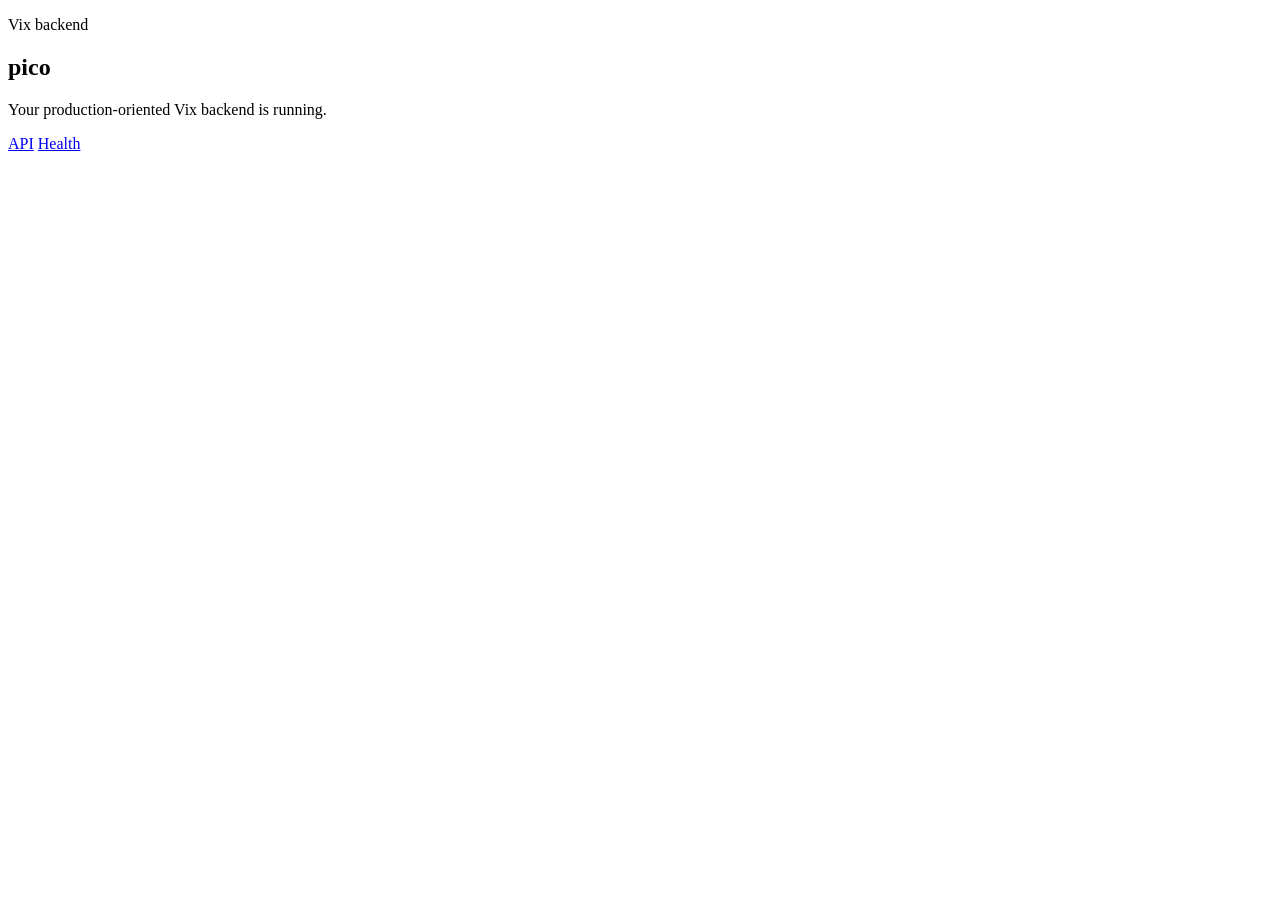
==== public/index.html @ 058616d9 "Add Pico app structure and initial runtime files" ====
<!doctype html>
<html lang="en">
  <head>
    <meta charset="utf-8" />
    <meta name="viewport" content="width=device-width, initial-scale=1" />
    <title>pico</title>
    <link rel="stylesheet" href="/app.css" />
  </head>
  <body>
    <main class="page">
      <section class="card">
        <p class="eyebrow">Vix backend</p>
        <h1>pico</h1>
        <p>Your production-oriented Vix backend is running.</p>
        <div class="actions">
          <a href="/api">API</a>
          <a href="/health">Health</a>
        </div>
      </section>
    </main>
    <script src="/app.js"></script>
  </body>
</html>
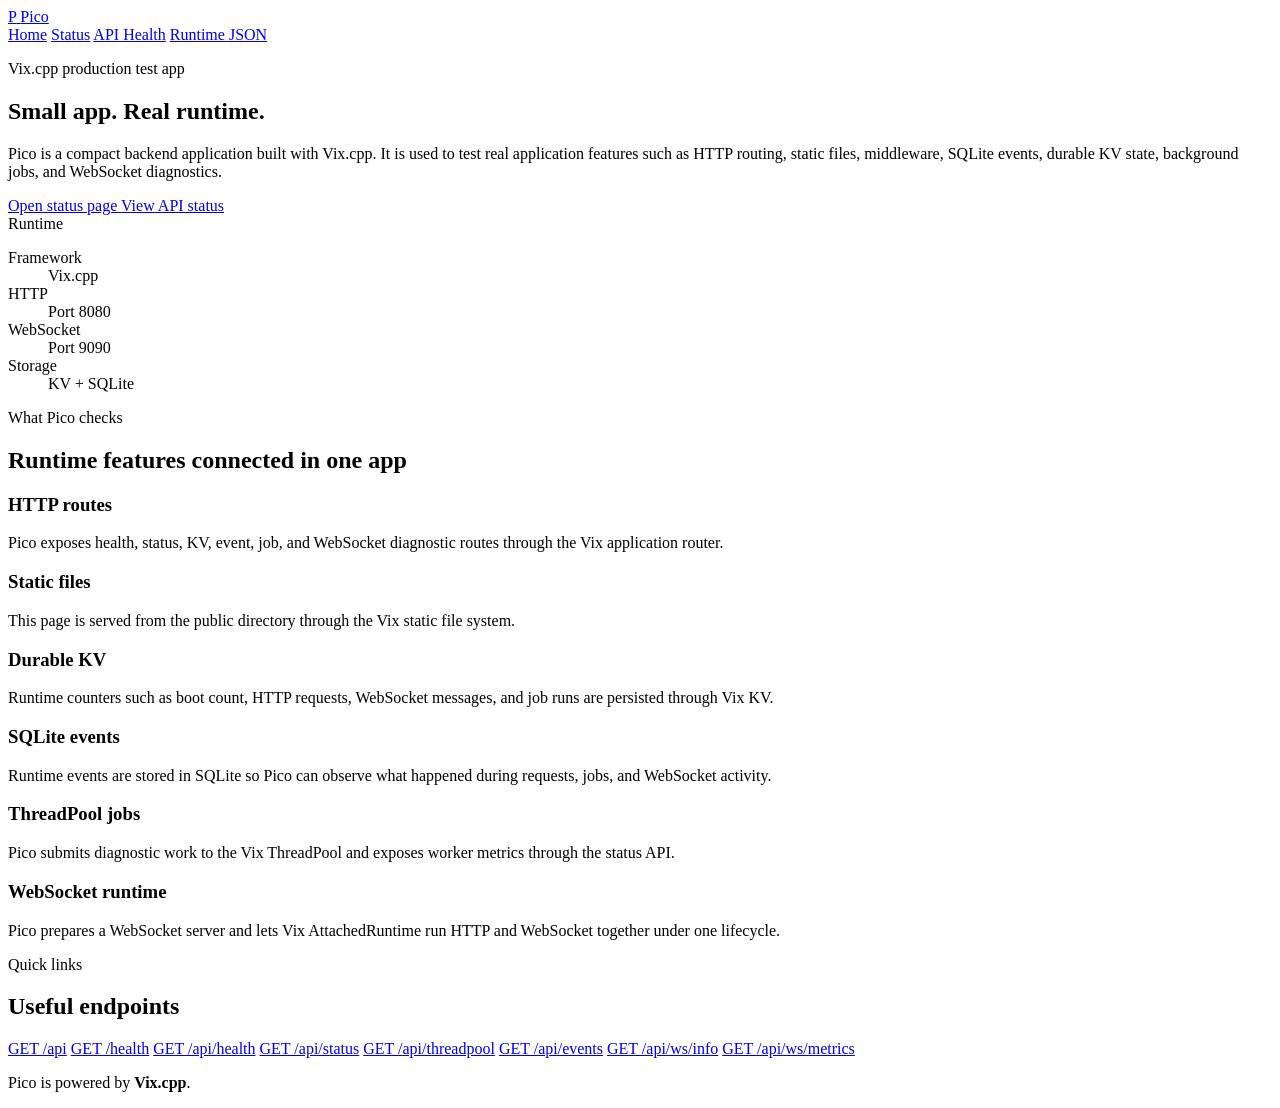
==== commit ef313a51: "Add Pico WebSocket runtime and static dashboard" ====
--- a/public/index.html
+++ b/public/index.html
@@ -3,21 +3,172 @@
   <head>
     <meta charset="utf-8" />
     <meta name="viewport" content="width=device-width, initial-scale=1" />
-    <title>pico</title>
+
+    <title>Pico · Vix.cpp Runtime App</title>
+
+    <meta
+      name="description"
+      content="Pico is a small production-style Vix.cpp backend used to test HTTP routes, static files, KV storage, SQLite events, background jobs, and WebSocket runtime behavior."
+    />
+
     <link rel="stylesheet" href="/app.css" />
   </head>
+
   <body>
-    <main class="page">
-      <section class="card">
-        <p class="eyebrow">Vix backend</p>
-        <h1>pico</h1>
-        <p>Your production-oriented Vix backend is running.</p>
-        <div class="actions">
-          <a href="/api">API</a>
-          <a href="/health">Health</a>
+    <header class="pico-header">
+      <nav class="pico-nav" aria-label="Main navigation">
+        <a class="pico-brand" href="/">
+          <span class="pico-brand-mark">P</span>
+          <span class="pico-brand-text">Pico</span>
+        </a>
+
+        <div class="pico-nav-links">
+          <a href="/">Home</a>
+          <a href="/status.html">Status</a>
+          <a href="/api/health">API Health</a>
+          <a href="/api/status">Runtime JSON</a>
+        </div>
+      </nav>
+    </header>
+
+    <main class="pico-main">
+      <section class="pico-hero">
+        <div class="pico-hero-content">
+          <p class="pico-eyebrow">Vix.cpp production test app</p>
+
+          <h1>Small app. Real runtime.</h1>
+
+          <p class="pico-hero-text">
+            Pico is a compact backend application built with Vix.cpp. It is used
+            to test real application features such as HTTP routing, static
+            files, middleware, SQLite events, durable KV state, background jobs,
+            and WebSocket diagnostics.
+          </p>
+
+          <div class="pico-actions">
+            <a class="pico-button pico-button-primary" href="/status.html">
+              Open status page
+            </a>
+
+            <a class="pico-button pico-button-secondary" href="/api/status">
+              View API status
+            </a>
+          </div>
+        </div>
+
+        <aside class="pico-card pico-runtime-card" aria-label="Runtime summary">
+          <div class="pico-card-header">
+            <span class="pico-status-dot"></span>
+            <span>Runtime</span>
+          </div>
+
+          <dl class="pico-runtime-list">
+            <div>
+              <dt>Framework</dt>
+              <dd>Vix.cpp</dd>
+            </div>
+
+            <div>
+              <dt>HTTP</dt>
+              <dd>Port 8080</dd>
+            </div>
+
+            <div>
+              <dt>WebSocket</dt>
+              <dd>Port 9090</dd>
+            </div>
+
+            <div>
+              <dt>Storage</dt>
+              <dd>KV + SQLite</dd>
+            </div>
+          </dl>
+        </aside>
+      </section>
+
+      <section class="pico-section" aria-labelledby="features-title">
+        <div class="pico-section-heading">
+          <p class="pico-eyebrow">What Pico checks</p>
+          <h2 id="features-title">Runtime features connected in one app</h2>
+        </div>
+
+        <div class="pico-grid">
+          <article class="pico-card">
+            <h3>HTTP routes</h3>
+            <p>
+              Pico exposes health, status, KV, event, job, and WebSocket
+              diagnostic routes through the Vix application router.
+            </p>
+          </article>
+
+          <article class="pico-card">
+            <h3>Static files</h3>
+            <p>
+              This page is served from the public directory through the Vix
+              static file system.
+            </p>
+          </article>
+
+          <article class="pico-card">
+            <h3>Durable KV</h3>
+            <p>
+              Runtime counters such as boot count, HTTP requests, WebSocket
+              messages, and job runs are persisted through Vix KV.
+            </p>
+          </article>
+
+          <article class="pico-card">
+            <h3>SQLite events</h3>
+            <p>
+              Runtime events are stored in SQLite so Pico can observe what
+              happened during requests, jobs, and WebSocket activity.
+            </p>
+          </article>
+
+          <article class="pico-card">
+            <h3>ThreadPool jobs</h3>
+            <p>
+              Pico submits diagnostic work to the Vix ThreadPool and exposes
+              worker metrics through the status API.
+            </p>
+          </article>
+
+          <article class="pico-card">
+            <h3>WebSocket runtime</h3>
+            <p>
+              Pico prepares a WebSocket server and lets Vix AttachedRuntime run
+              HTTP and WebSocket together under one lifecycle.
+            </p>
+          </article>
+        </div>
+      </section>
+
+      <section class="pico-section" aria-labelledby="api-title">
+        <div class="pico-section-heading">
+          <p class="pico-eyebrow">Quick links</p>
+          <h2 id="api-title">Useful endpoints</h2>
+        </div>
+
+        <div class="pico-endpoints">
+          <a href="/api">GET /api</a>
+          <a href="/health">GET /health</a>
+          <a href="/api/health">GET /api/health</a>
+          <a href="/api/status">GET /api/status</a>
+          <a href="/api/threadpool">GET /api/threadpool</a>
+          <a href="/api/events">GET /api/events</a>
+          <a href="/api/ws/info">GET /api/ws/info</a>
+          <a href="/api/ws/metrics">GET /api/ws/metrics</a>
         </div>
       </section>
     </main>
-    <script src="/app.js"></script>
+
+    <footer class="pico-footer">
+      <p>
+        Pico is powered by
+        <strong>Vix.cpp</strong>.
+      </p>
+    </footer>
+
+    <script src="/app.js" defer></script>
   </body>
 </html>
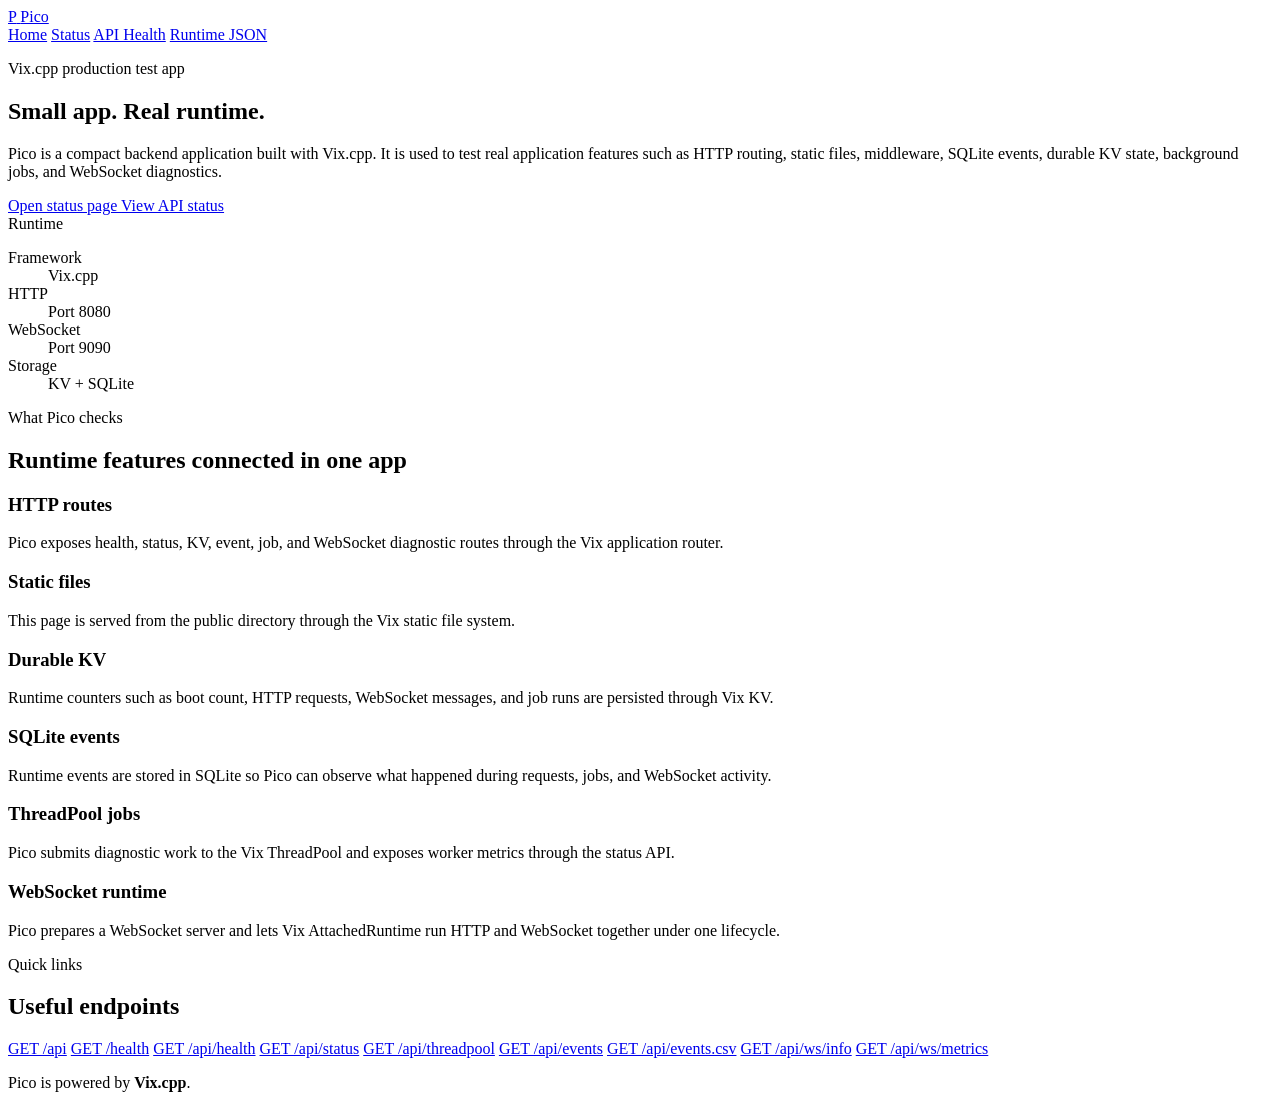
==== commit 02e0c04e: "feat: improve Pico runtime dashboard" ====
--- a/public/index.html
+++ b/public/index.html
@@ -156,6 +156,7 @@
           <a href="/api/status">GET /api/status</a>
           <a href="/api/threadpool">GET /api/threadpool</a>
           <a href="/api/events">GET /api/events</a>
+          <a href="/api/events.csv">GET /api/events.csv</a>
           <a href="/api/ws/info">GET /api/ws/info</a>
           <a href="/api/ws/metrics">GET /api/ws/metrics</a>
         </div>
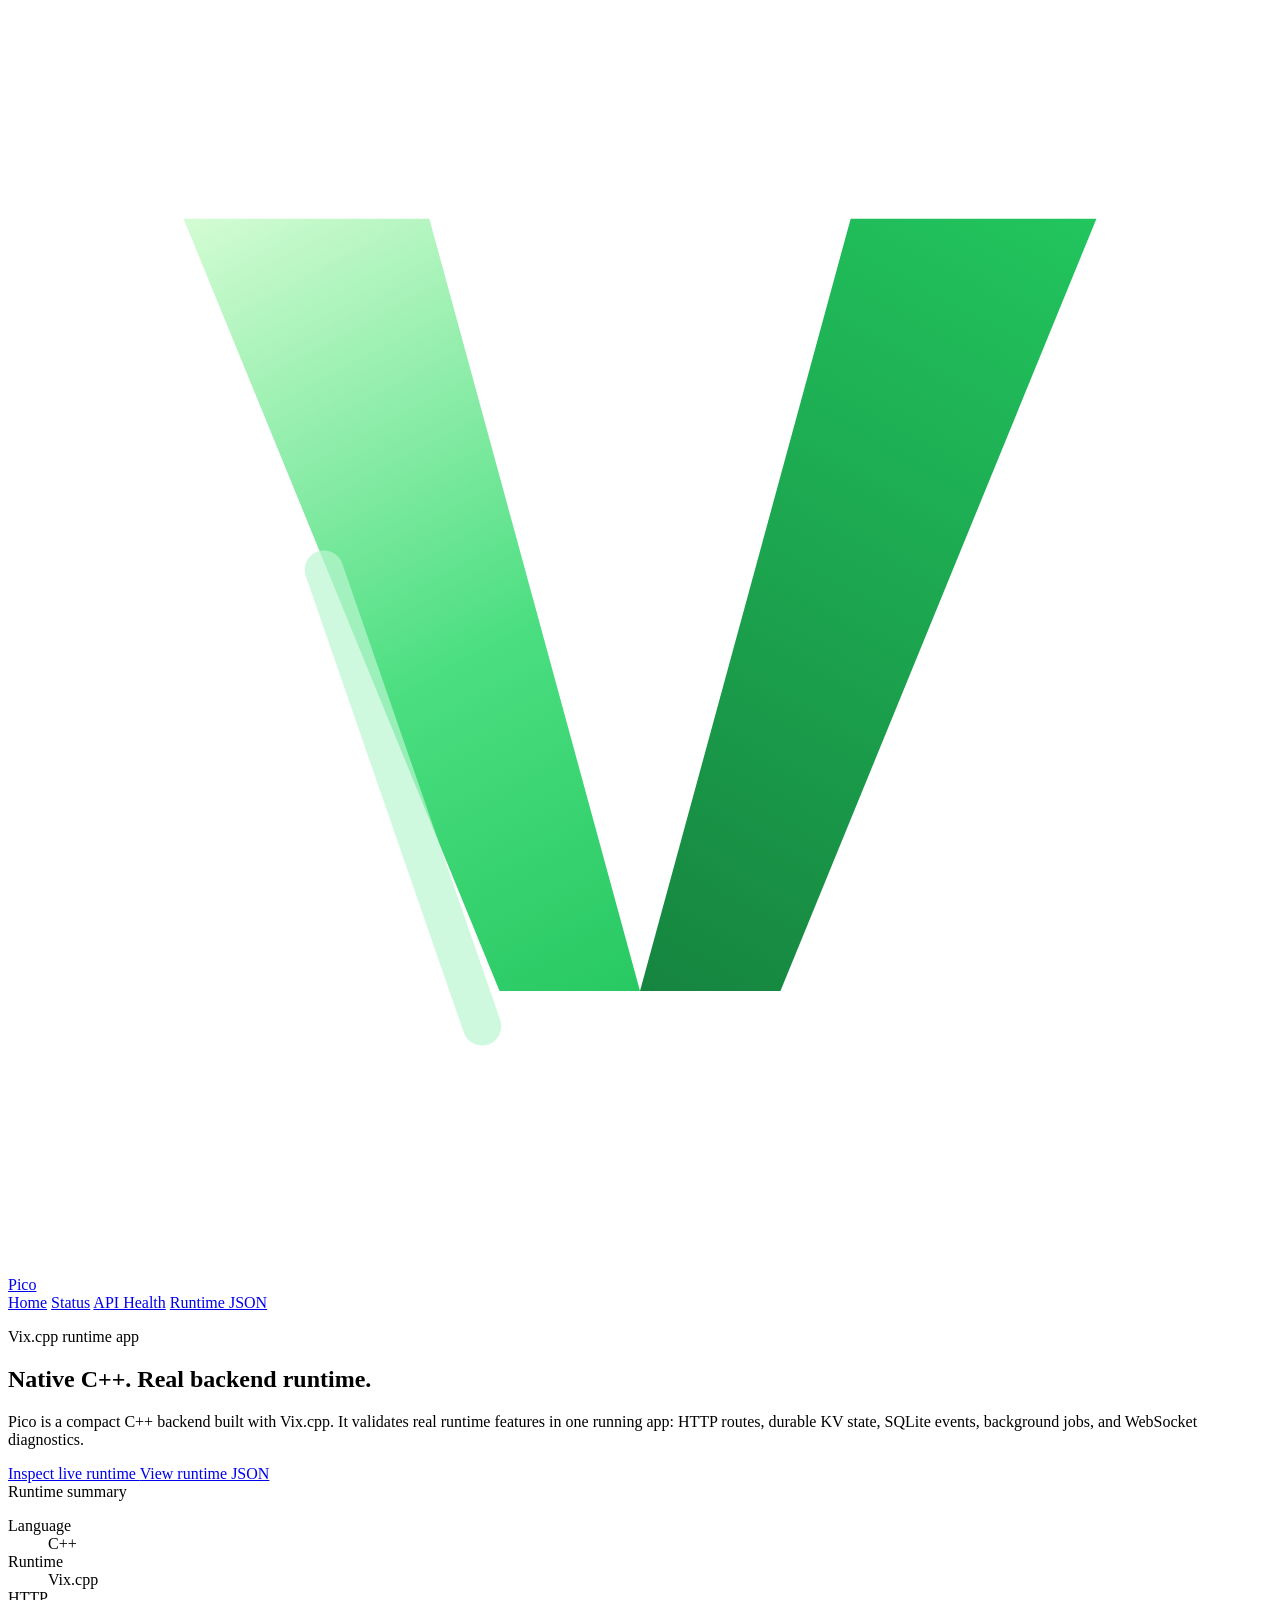
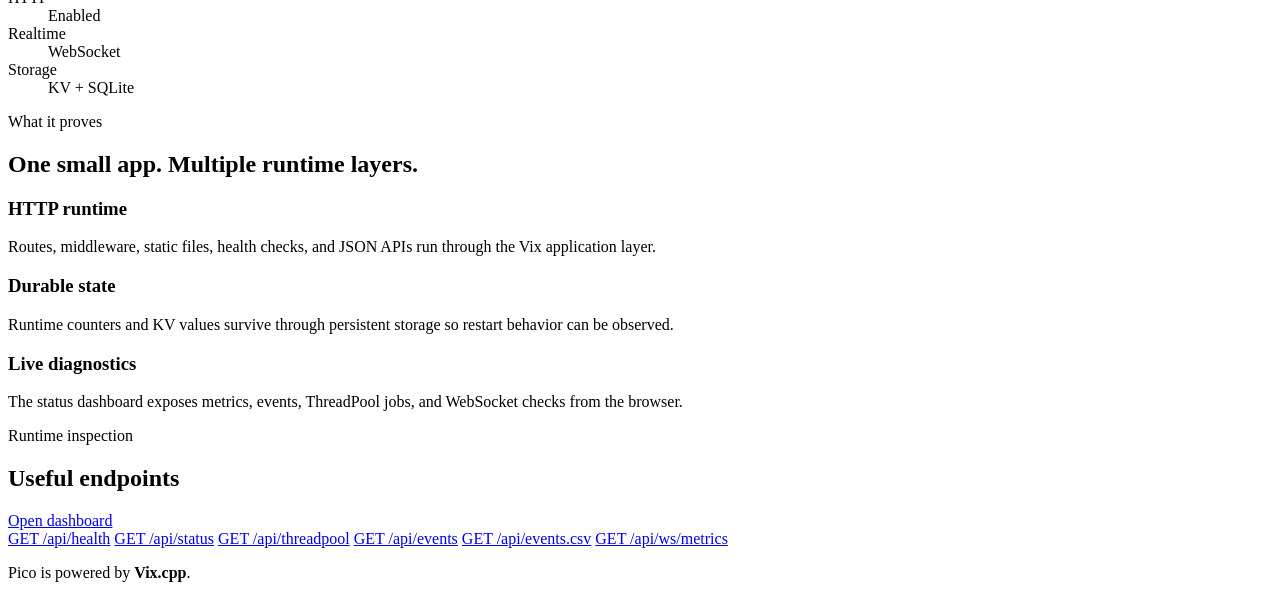
==== commit aed94323: "feat: polish Pico site and harden KV recovery" ====
--- a/public/index.html
+++ b/public/index.html
@@ -8,7 +8,7 @@
 
     <meta
       name="description"
-      content="Pico is a small production-style Vix.cpp backend used to test HTTP routes, static files, KV storage, SQLite events, background jobs, and WebSocket runtime behavior."
+      content="Pico is a small native C++ runtime app built with Vix.cpp to validate HTTP routes, durable state, SQLite events, background jobs, and WebSocket diagnostics."
     />
 
     <link rel="stylesheet" href="/app.css" />
@@ -18,12 +18,66 @@
     <header class="pico-header">
       <nav class="pico-nav" aria-label="Main navigation">
         <a class="pico-brand" href="/">
-          <span class="pico-brand-mark">P</span>
+          <span class="pico-brand-mark" aria-hidden="true">
+            <svg
+              viewBox="0 0 36 36"
+              fill="none"
+              xmlns="http://www.w3.org/2000/svg"
+            >
+              <defs>
+                <linearGradient
+                  id="pico-logo-left"
+                  x1="5"
+                  y1="6"
+                  x2="18"
+                  y2="30"
+                  gradientUnits="userSpaceOnUse"
+                >
+                  <stop offset="0%" stop-color="#d4fcd4" />
+                  <stop offset="55%" stop-color="#4ade80" />
+                  <stop offset="100%" stop-color="#22c55e" />
+                </linearGradient>
+
+                <linearGradient
+                  id="pico-logo-right"
+                  x1="31"
+                  y1="6"
+                  x2="18"
+                  y2="30"
+                  gradientUnits="userSpaceOnUse"
+                >
+                  <stop offset="0%" stop-color="#22c55e" />
+                  <stop offset="100%" stop-color="#15803d" />
+                </linearGradient>
+              </defs>
+
+              <polygon
+                points="5,6 12,6 18,28 14,28"
+                fill="url(#pico-logo-left)"
+              />
+              <polygon
+                points="31,6 24,6 18,28 22,28"
+                fill="url(#pico-logo-right)"
+              />
+
+              <line
+                x1="9"
+                y1="16"
+                x2="13.5"
+                y2="29"
+                stroke="#bbf7d0"
+                stroke-width="1.1"
+                stroke-linecap="round"
+                opacity="0.7"
+              />
+            </svg>
+          </span>
+
           <span class="pico-brand-text">Pico</span>
         </a>
 
         <div class="pico-nav-links">
-          <a href="/">Home</a>
+          <a href="/" aria-current="page">Home</a>
           <a href="/status.html">Status</a>
           <a href="/api/health">API Health</a>
           <a href="/api/status">Runtime JSON</a>
@@ -32,26 +86,25 @@
     </header>
 
     <main class="pico-main">
-      <section class="pico-hero">
+      <section class="pico-hero pico-hero-compact">
         <div class="pico-hero-content">
-          <p class="pico-eyebrow">Vix.cpp production test app</p>
-
-          <h1>Small app. Real runtime.</h1>
+          <p class="pico-eyebrow">Vix.cpp runtime app</p>
+
+          <h1>Native C++. Real backend runtime.</h1>
 
           <p class="pico-hero-text">
-            Pico is a compact backend application built with Vix.cpp. It is used
-            to test real application features such as HTTP routing, static
-            files, middleware, SQLite events, durable KV state, background jobs,
-            and WebSocket diagnostics.
+            Pico is a compact C++ backend built with Vix.cpp. It validates real
+            runtime features in one running app: HTTP routes, durable KV state,
+            SQLite events, background jobs, and WebSocket diagnostics.
           </p>
 
           <div class="pico-actions">
             <a class="pico-button pico-button-primary" href="/status.html">
-              Open status page
+              Inspect live runtime
             </a>
 
             <a class="pico-button pico-button-secondary" href="/api/status">
-              View API status
+              View runtime JSON
             </a>
           </div>
         </div>
@@ -59,23 +112,28 @@
         <aside class="pico-card pico-runtime-card" aria-label="Runtime summary">
           <div class="pico-card-header">
             <span class="pico-status-dot"></span>
-            <span>Runtime</span>
+            <span>Runtime summary</span>
           </div>
 
           <dl class="pico-runtime-list">
             <div>
-              <dt>Framework</dt>
+              <dt>Language</dt>
+              <dd>C++</dd>
+            </div>
+
+            <div>
+              <dt>Runtime</dt>
               <dd>Vix.cpp</dd>
             </div>
 
             <div>
               <dt>HTTP</dt>
-              <dd>Port 8080</dd>
-            </div>
-
-            <div>
-              <dt>WebSocket</dt>
-              <dd>Port 9090</dd>
+              <dd>Enabled</dd>
+            </div>
+
+            <div>
+              <dt>Realtime</dt>
+              <dd>WebSocket</dd>
             </div>
 
             <div>
@@ -86,78 +144,63 @@
         </aside>
       </section>
 
-      <section class="pico-section" aria-labelledby="features-title">
+      <section
+        class="pico-section pico-section-compact"
+        aria-labelledby="proof-title"
+      >
         <div class="pico-section-heading">
-          <p class="pico-eyebrow">What Pico checks</p>
-          <h2 id="features-title">Runtime features connected in one app</h2>
-        </div>
-
-        <div class="pico-grid">
+          <p class="pico-eyebrow">What it proves</p>
+          <h2 id="proof-title">One small app. Multiple runtime layers.</h2>
+        </div>
+
+        <div class="pico-grid pico-grid-compact">
           <article class="pico-card">
-            <h3>HTTP routes</h3>
+            <h3>HTTP runtime</h3>
             <p>
-              Pico exposes health, status, KV, event, job, and WebSocket
-              diagnostic routes through the Vix application router.
+              Routes, middleware, static files, health checks, and JSON APIs run
+              through the Vix application layer.
             </p>
           </article>
 
           <article class="pico-card">
-            <h3>Static files</h3>
+            <h3>Durable state</h3>
             <p>
-              This page is served from the public directory through the Vix
-              static file system.
+              Runtime counters and KV values survive through persistent storage
+              so restart behavior can be observed.
             </p>
           </article>
 
           <article class="pico-card">
-            <h3>Durable KV</h3>
+            <h3>Live diagnostics</h3>
             <p>
-              Runtime counters such as boot count, HTTP requests, WebSocket
-              messages, and job runs are persisted through Vix KV.
+              The status dashboard exposes metrics, events, ThreadPool jobs, and
+              WebSocket checks from the browser.
             </p>
           </article>
-
-          <article class="pico-card">
-            <h3>SQLite events</h3>
-            <p>
-              Runtime events are stored in SQLite so Pico can observe what
-              happened during requests, jobs, and WebSocket activity.
-            </p>
-          </article>
-
-          <article class="pico-card">
-            <h3>ThreadPool jobs</h3>
-            <p>
-              Pico submits diagnostic work to the Vix ThreadPool and exposes
-              worker metrics through the status API.
-            </p>
-          </article>
-
-          <article class="pico-card">
-            <h3>WebSocket runtime</h3>
-            <p>
-              Pico prepares a WebSocket server and lets Vix AttachedRuntime run
-              HTTP and WebSocket together under one lifecycle.
-            </p>
-          </article>
         </div>
       </section>
 
-      <section class="pico-section" aria-labelledby="api-title">
-        <div class="pico-section-heading">
-          <p class="pico-eyebrow">Quick links</p>
-          <h2 id="api-title">Useful endpoints</h2>
+      <section
+        class="pico-section pico-section-compact"
+        aria-labelledby="api-title"
+      >
+        <div class="pico-section-heading pico-section-heading-row">
+          <div>
+            <p class="pico-eyebrow">Runtime inspection</p>
+            <h2 id="api-title">Useful endpoints</h2>
+          </div>
+
+          <a class="pico-button pico-button-secondary" href="/status.html">
+            Open dashboard
+          </a>
         </div>
 
         <div class="pico-endpoints">
-          <a href="/api">GET /api</a>
-          <a href="/health">GET /health</a>
           <a href="/api/health">GET /api/health</a>
           <a href="/api/status">GET /api/status</a>
           <a href="/api/threadpool">GET /api/threadpool</a>
           <a href="/api/events">GET /api/events</a>
           <a href="/api/events.csv">GET /api/events.csv</a>
-          <a href="/api/ws/info">GET /api/ws/info</a>
           <a href="/api/ws/metrics">GET /api/ws/metrics</a>
         </div>
       </section>
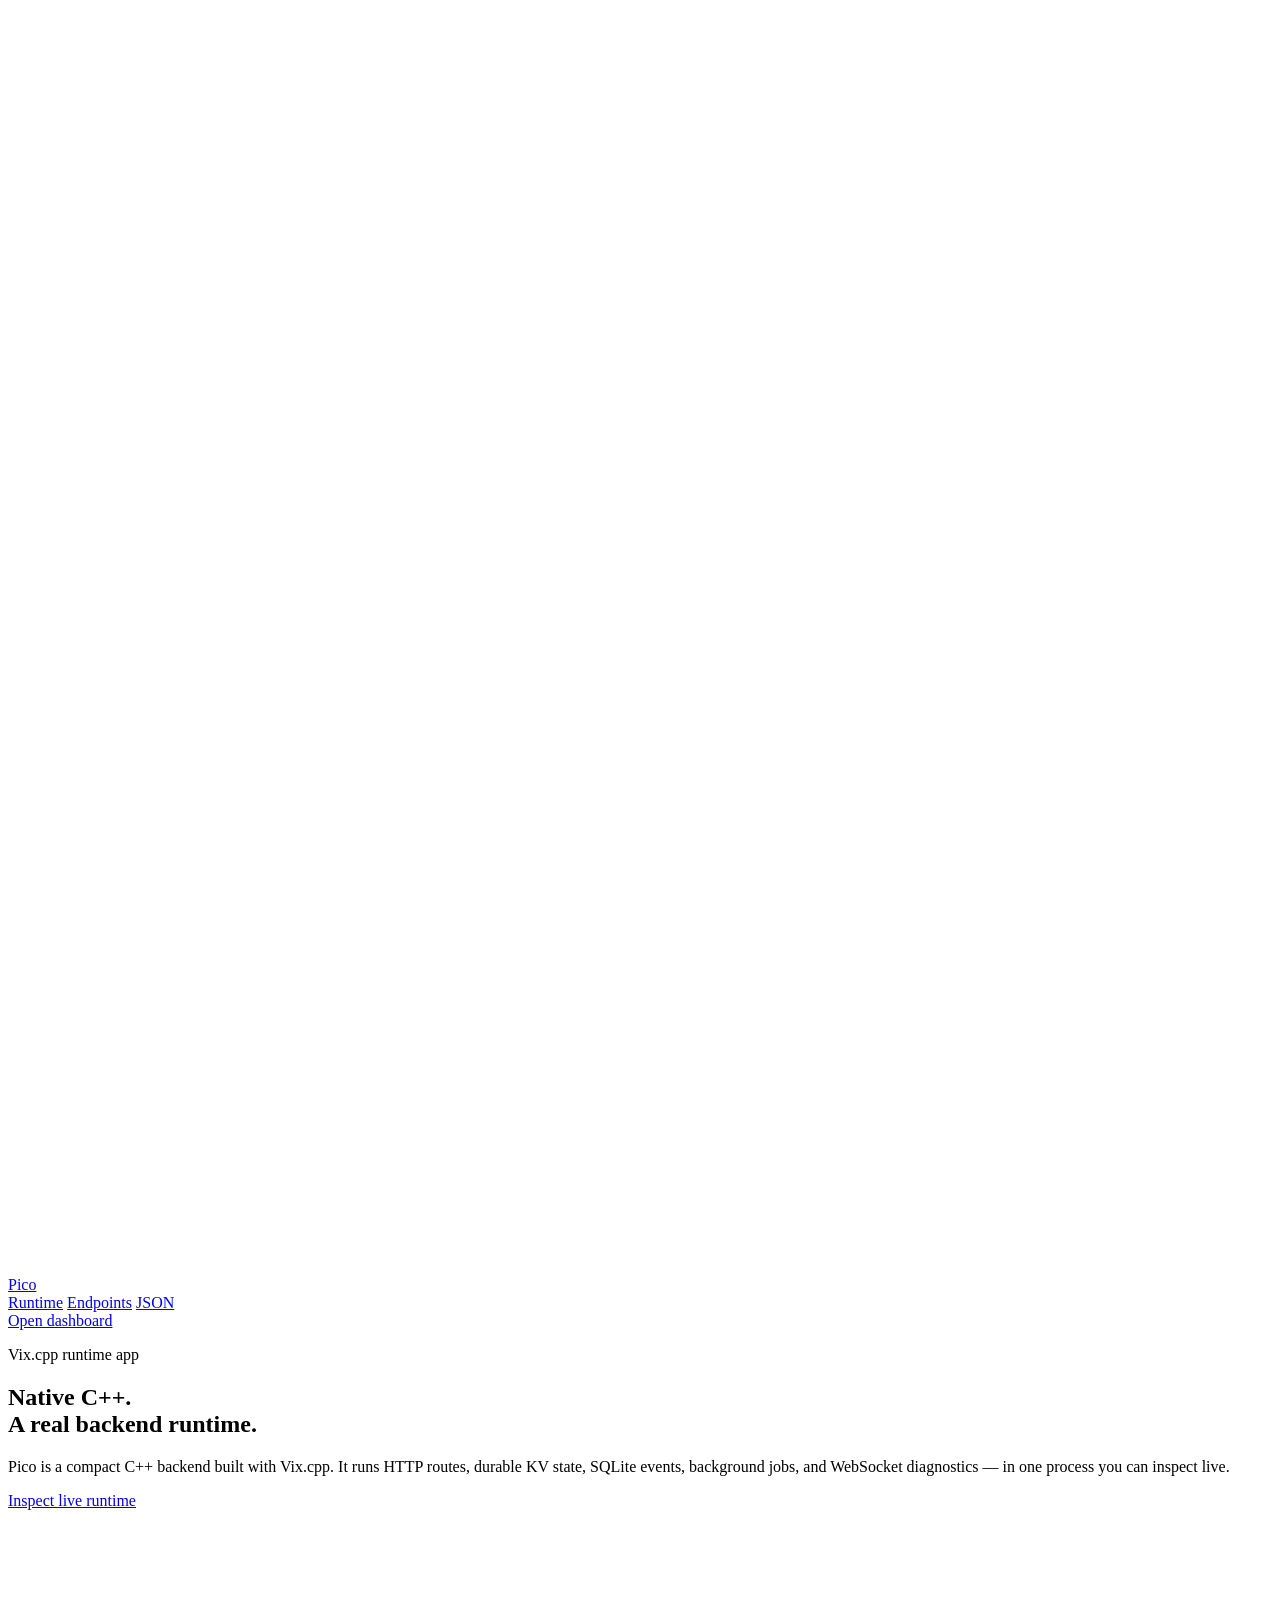
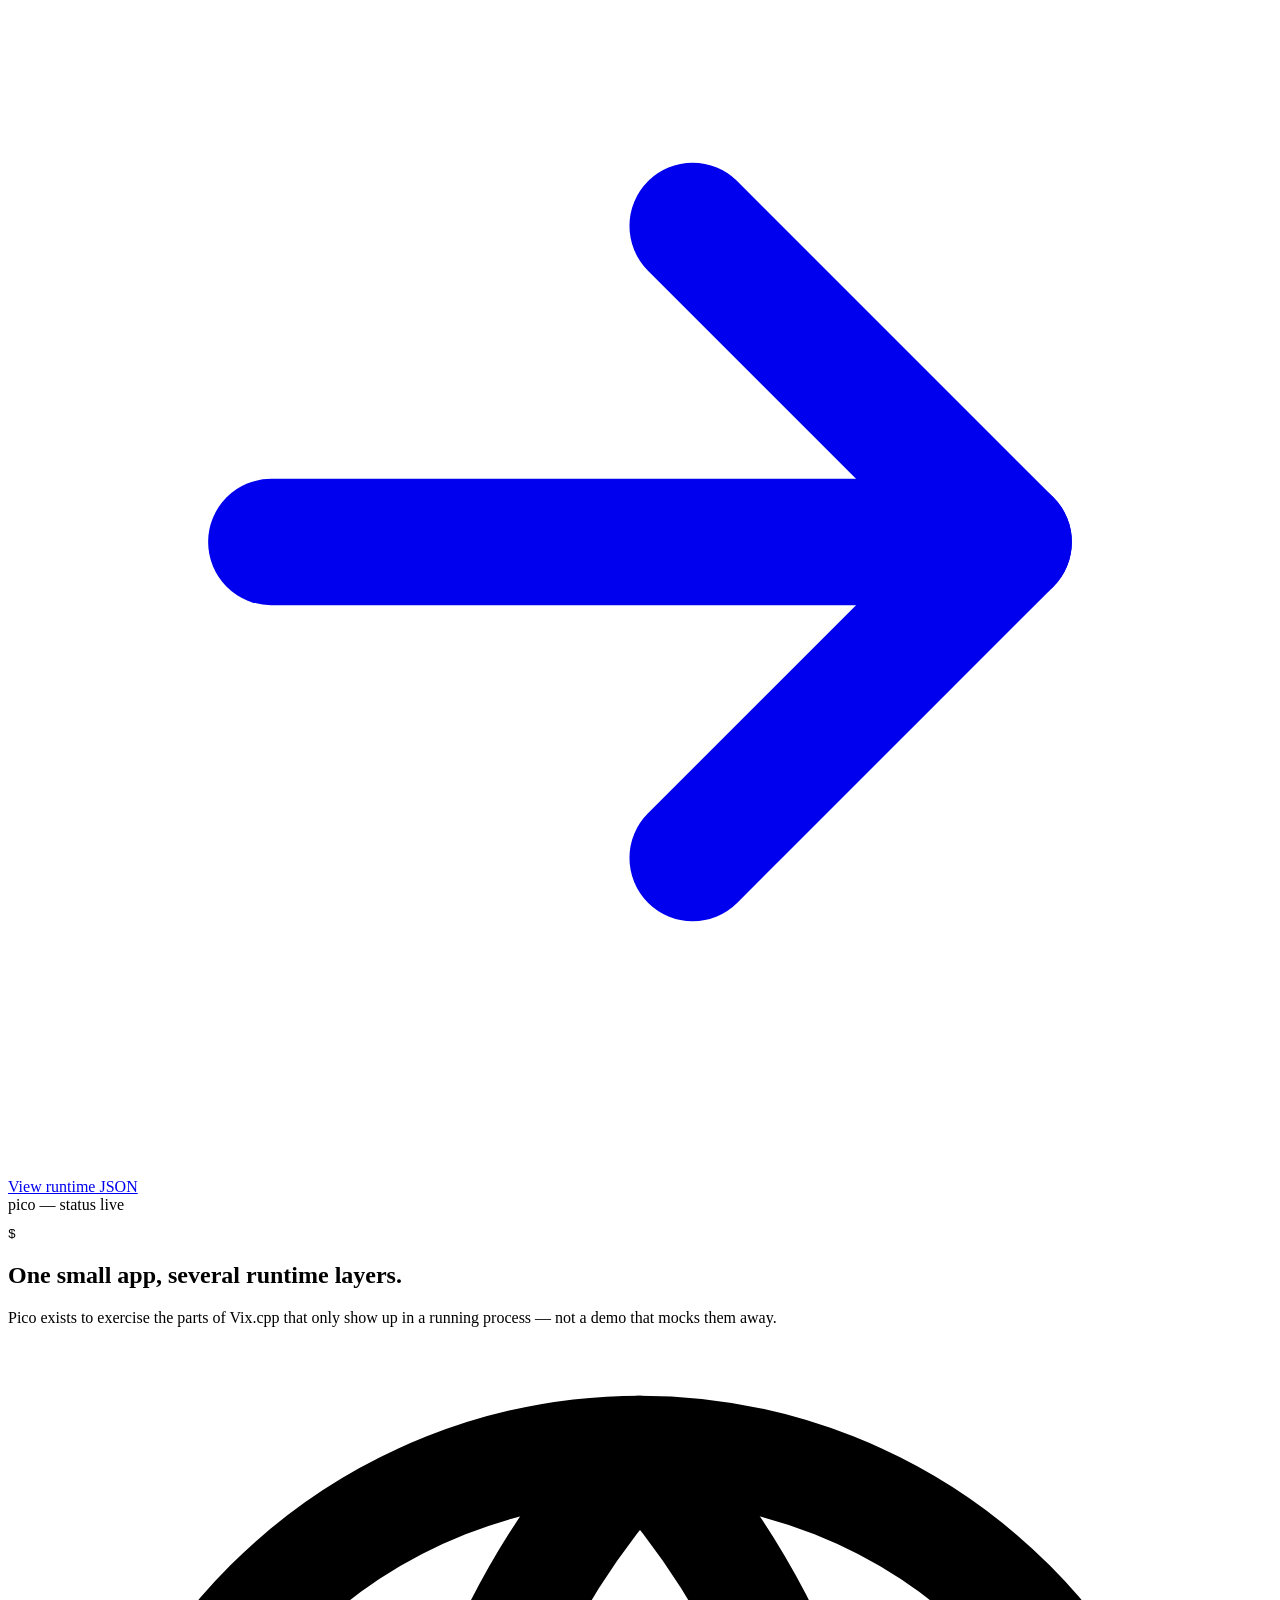
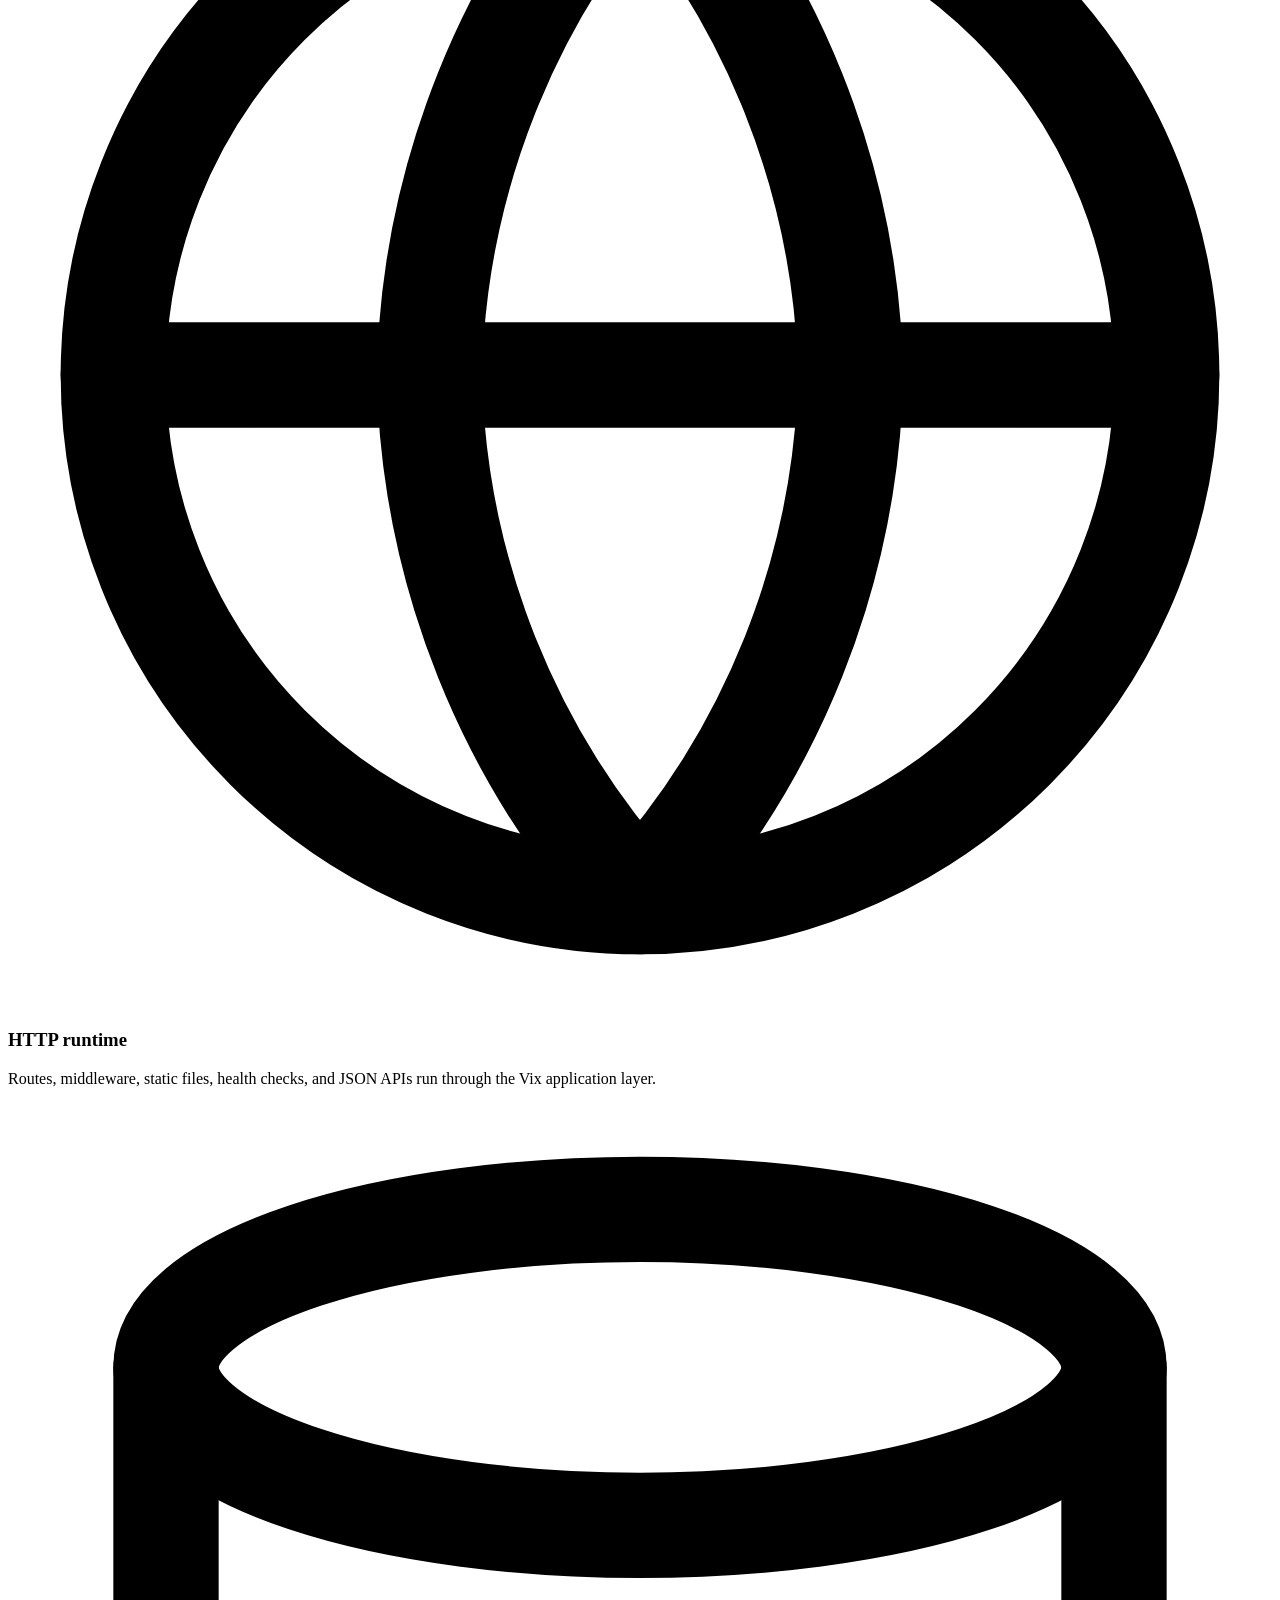
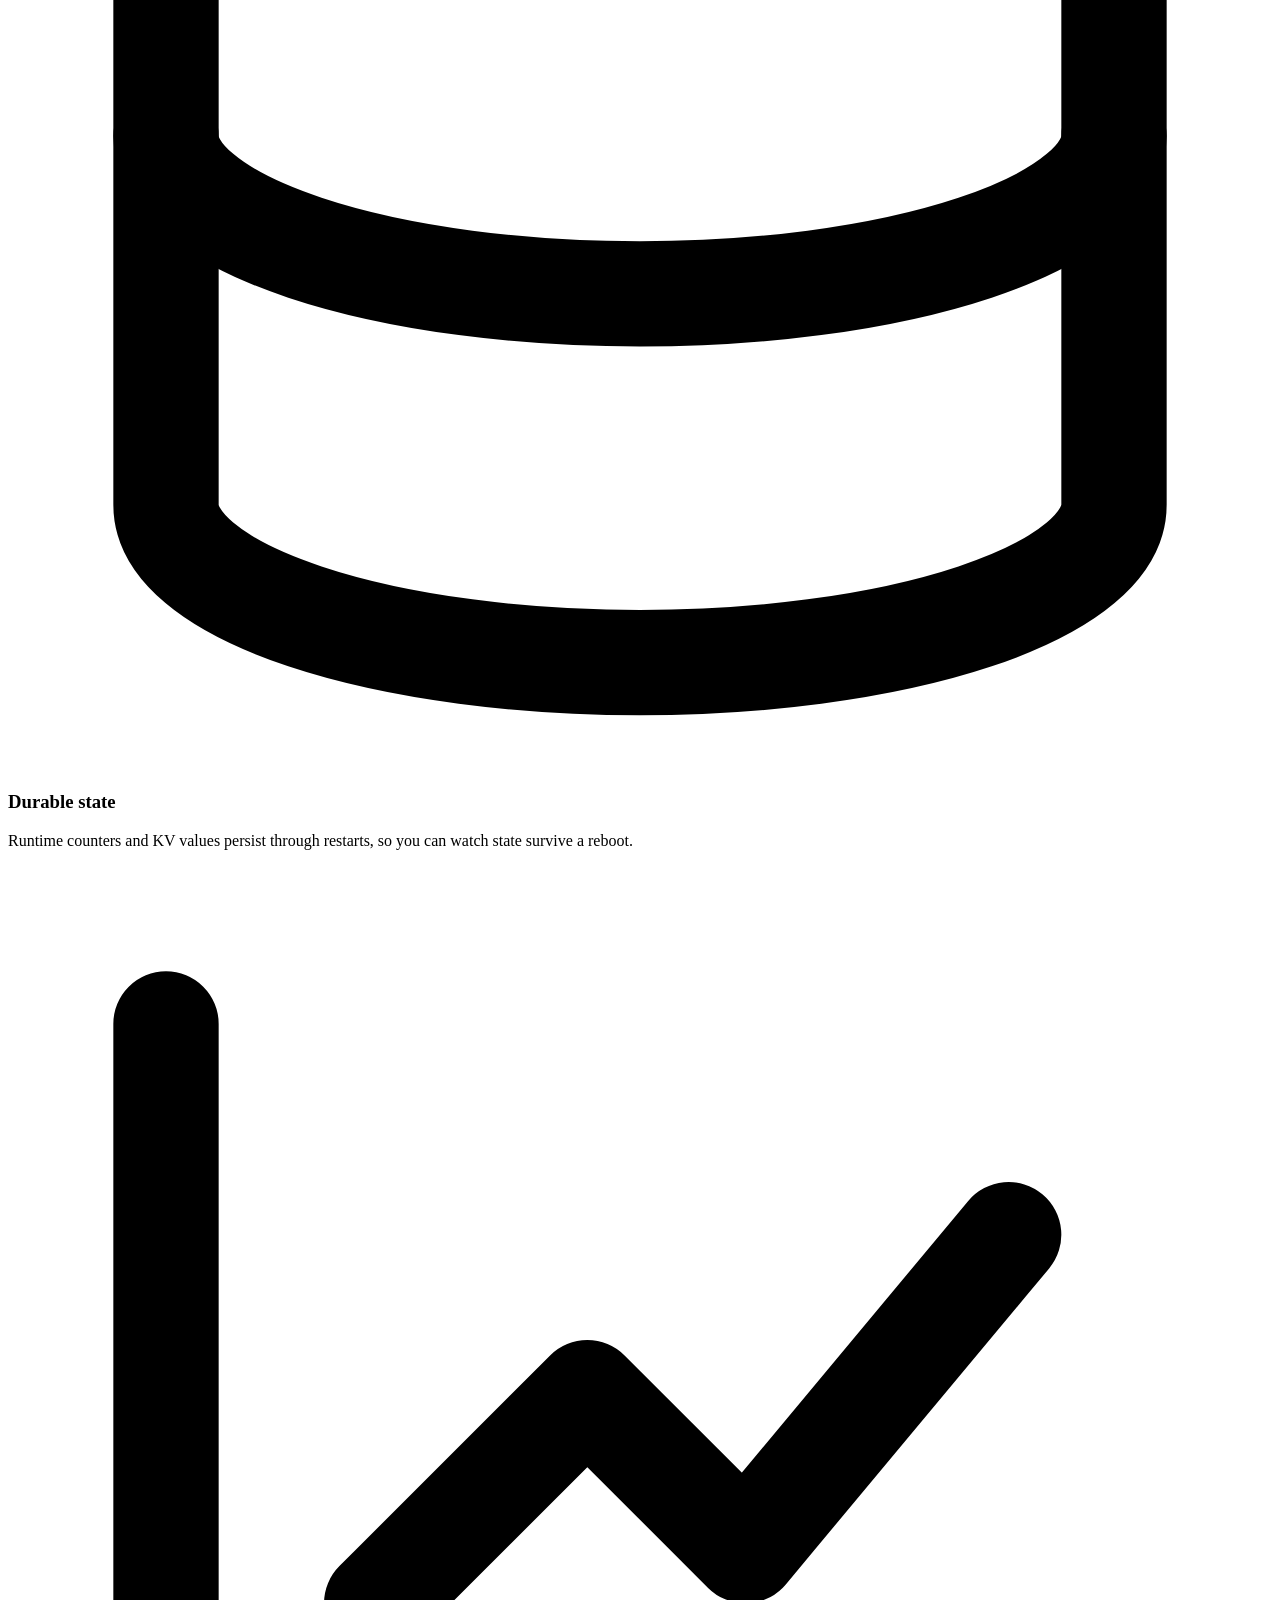
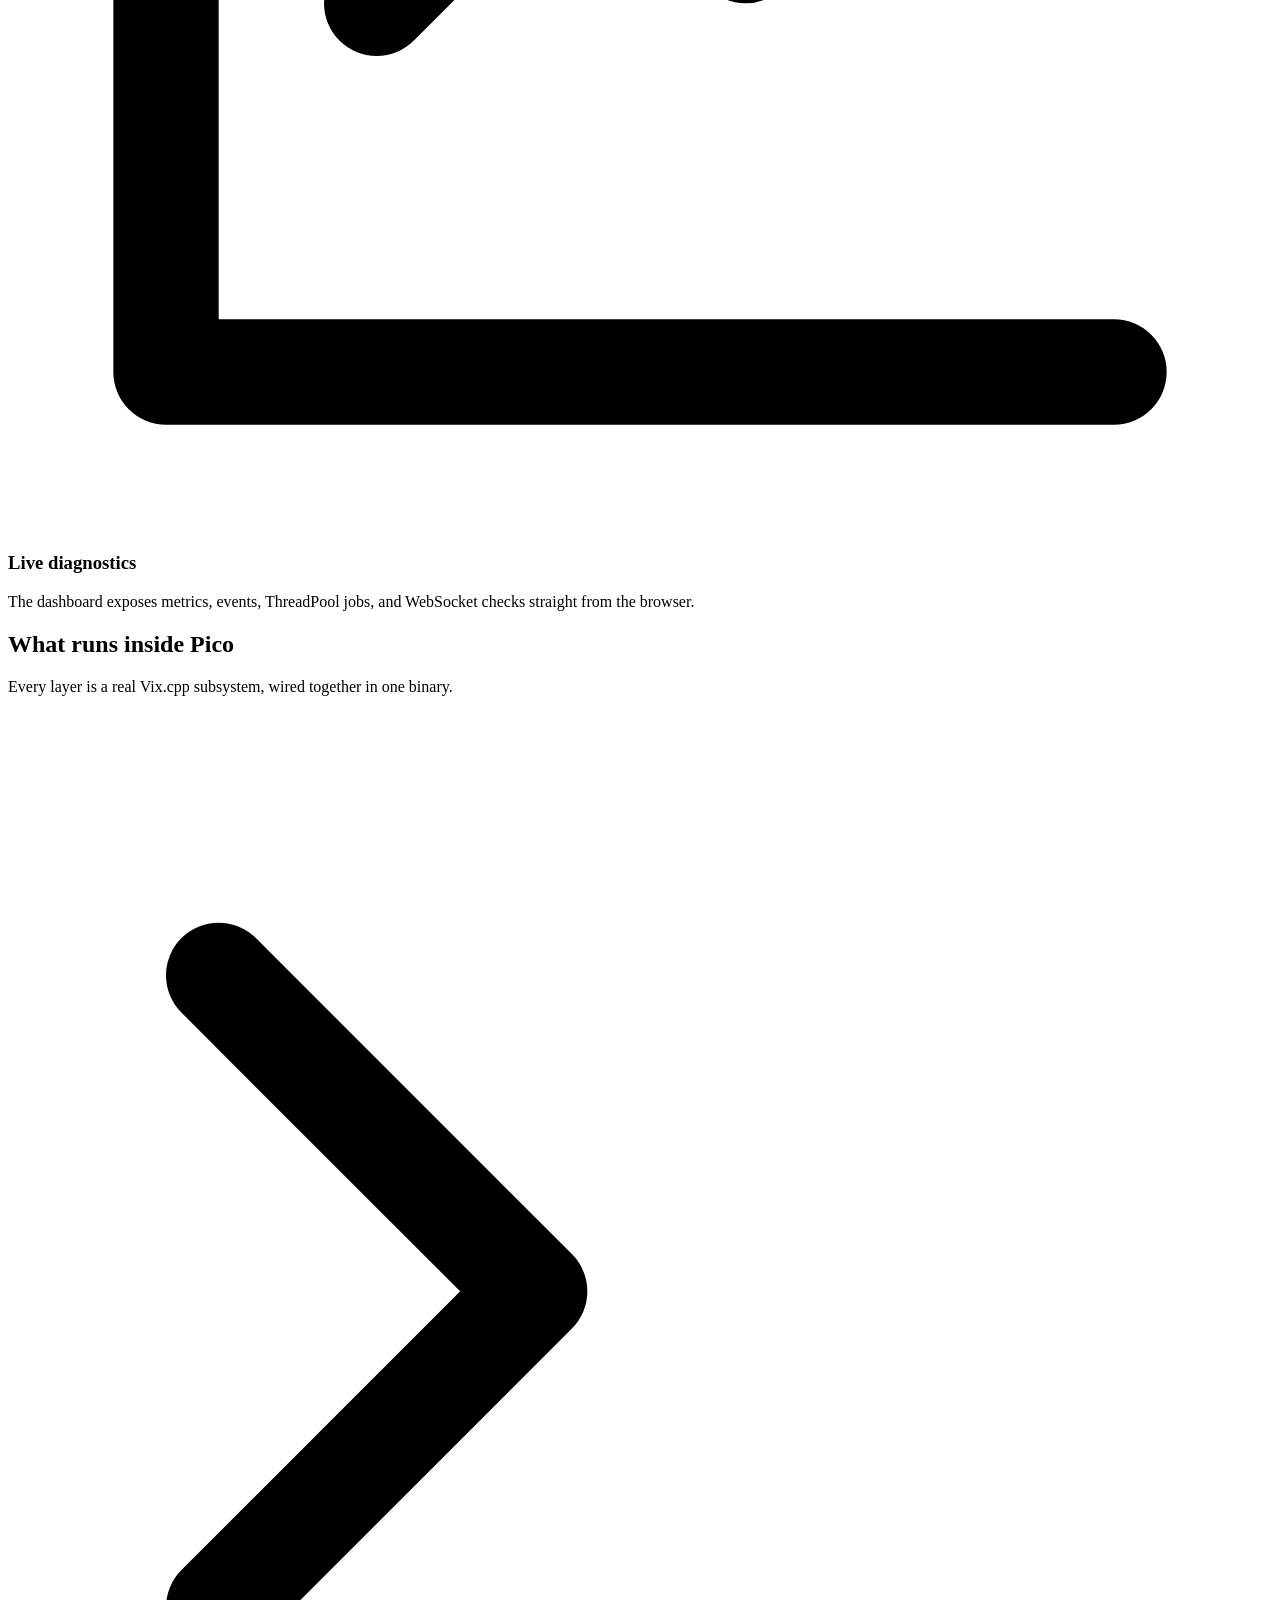
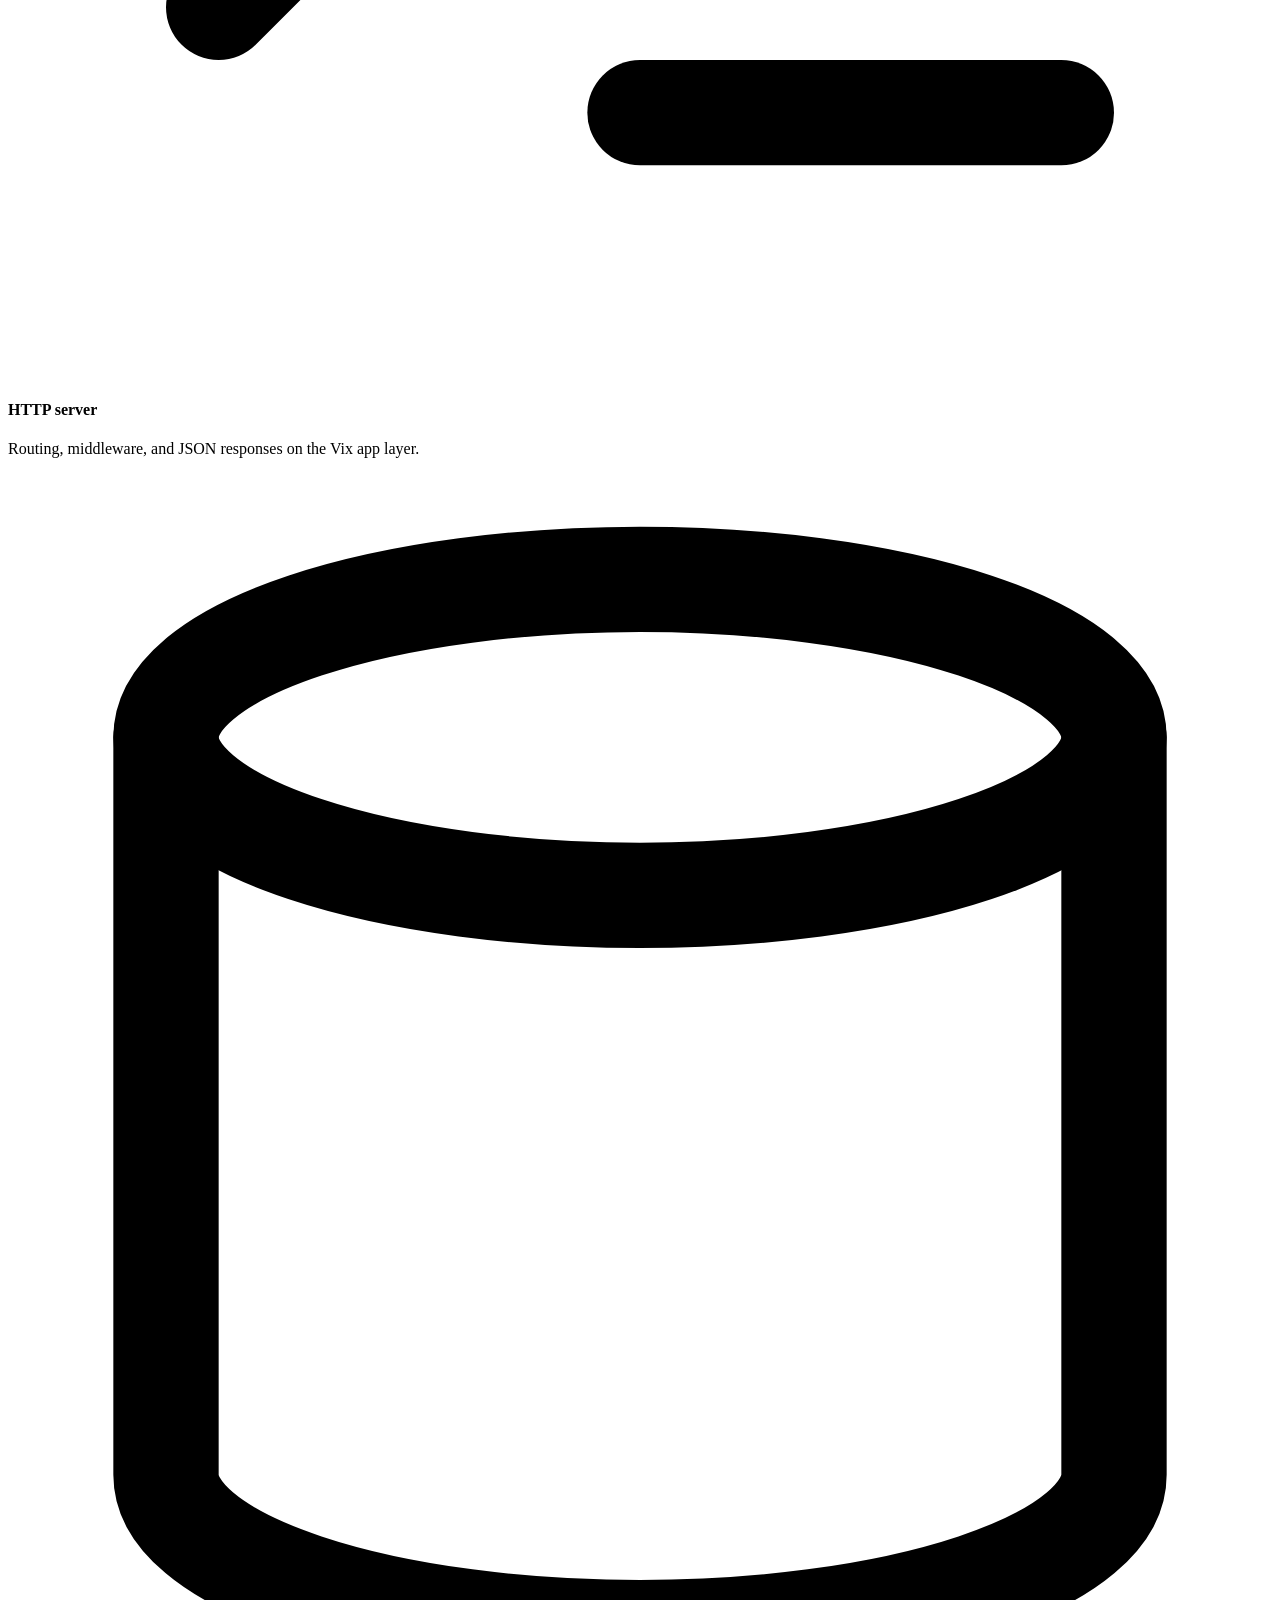
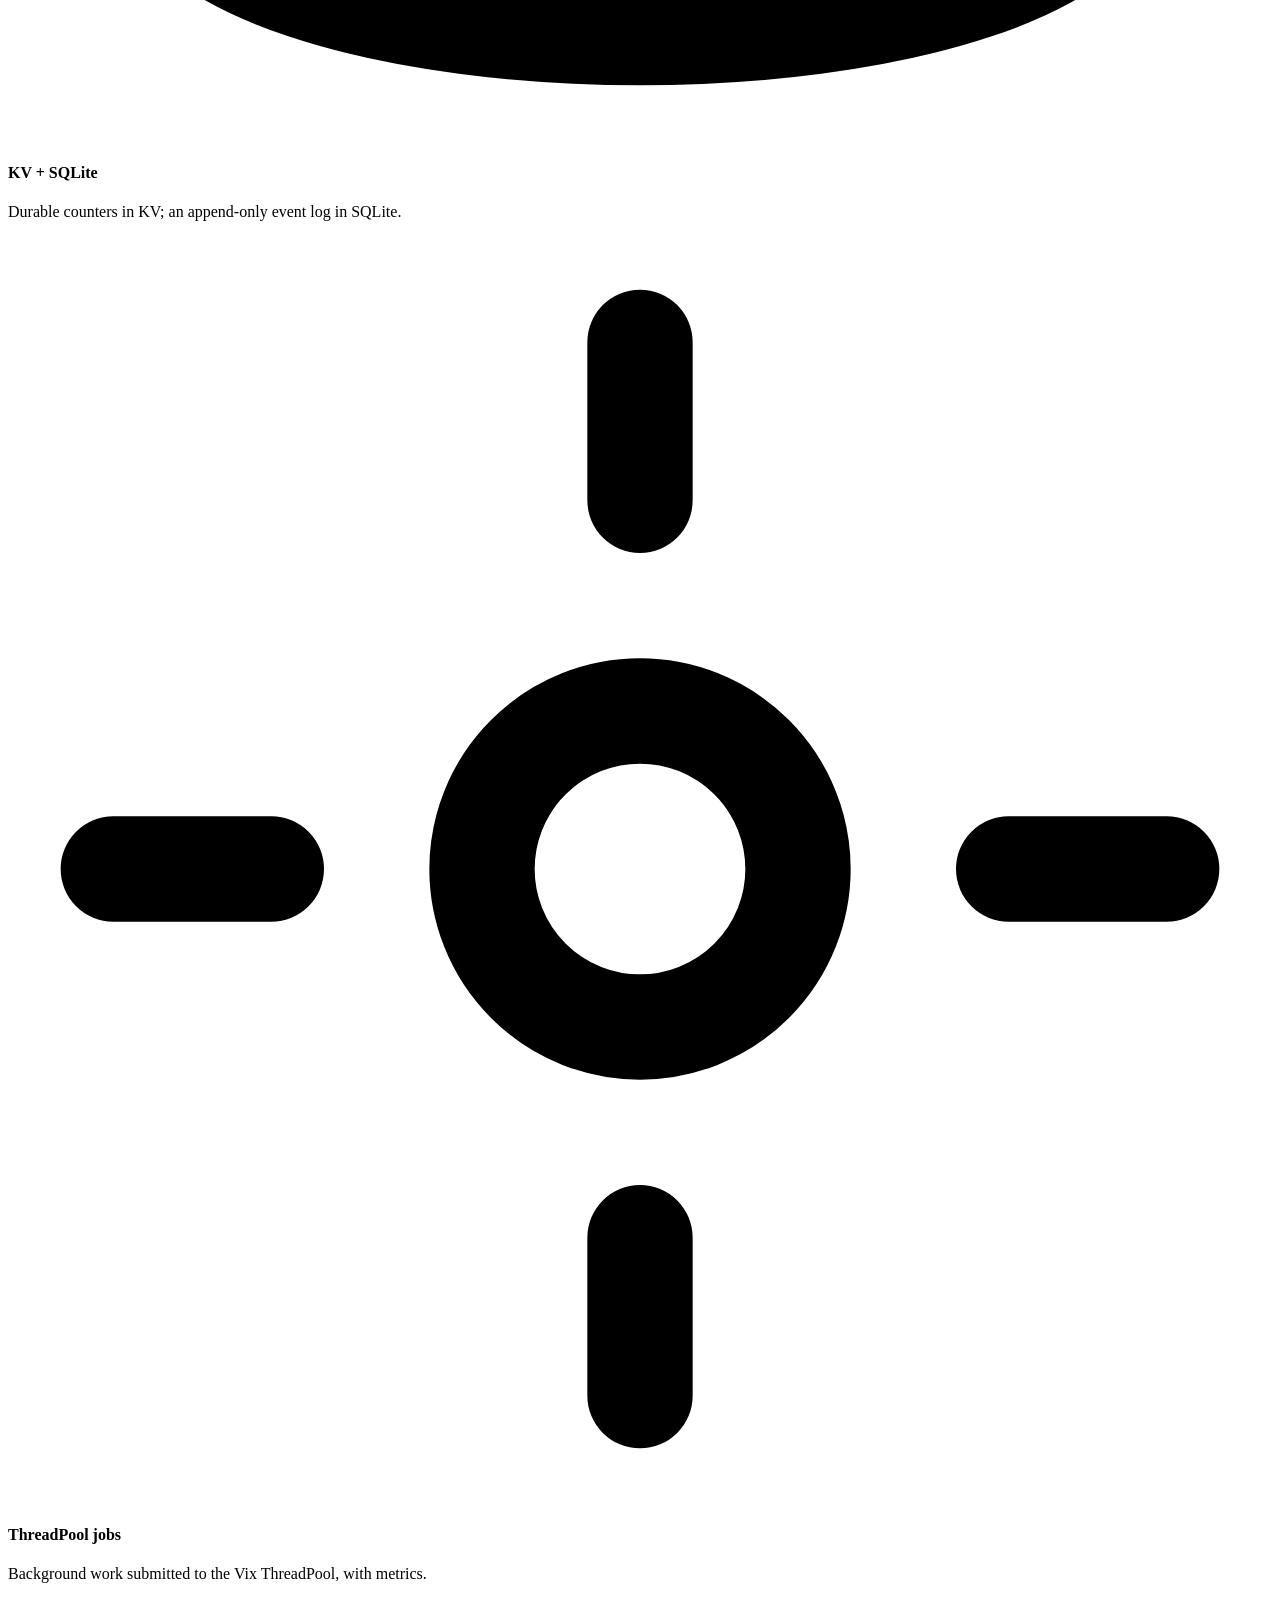
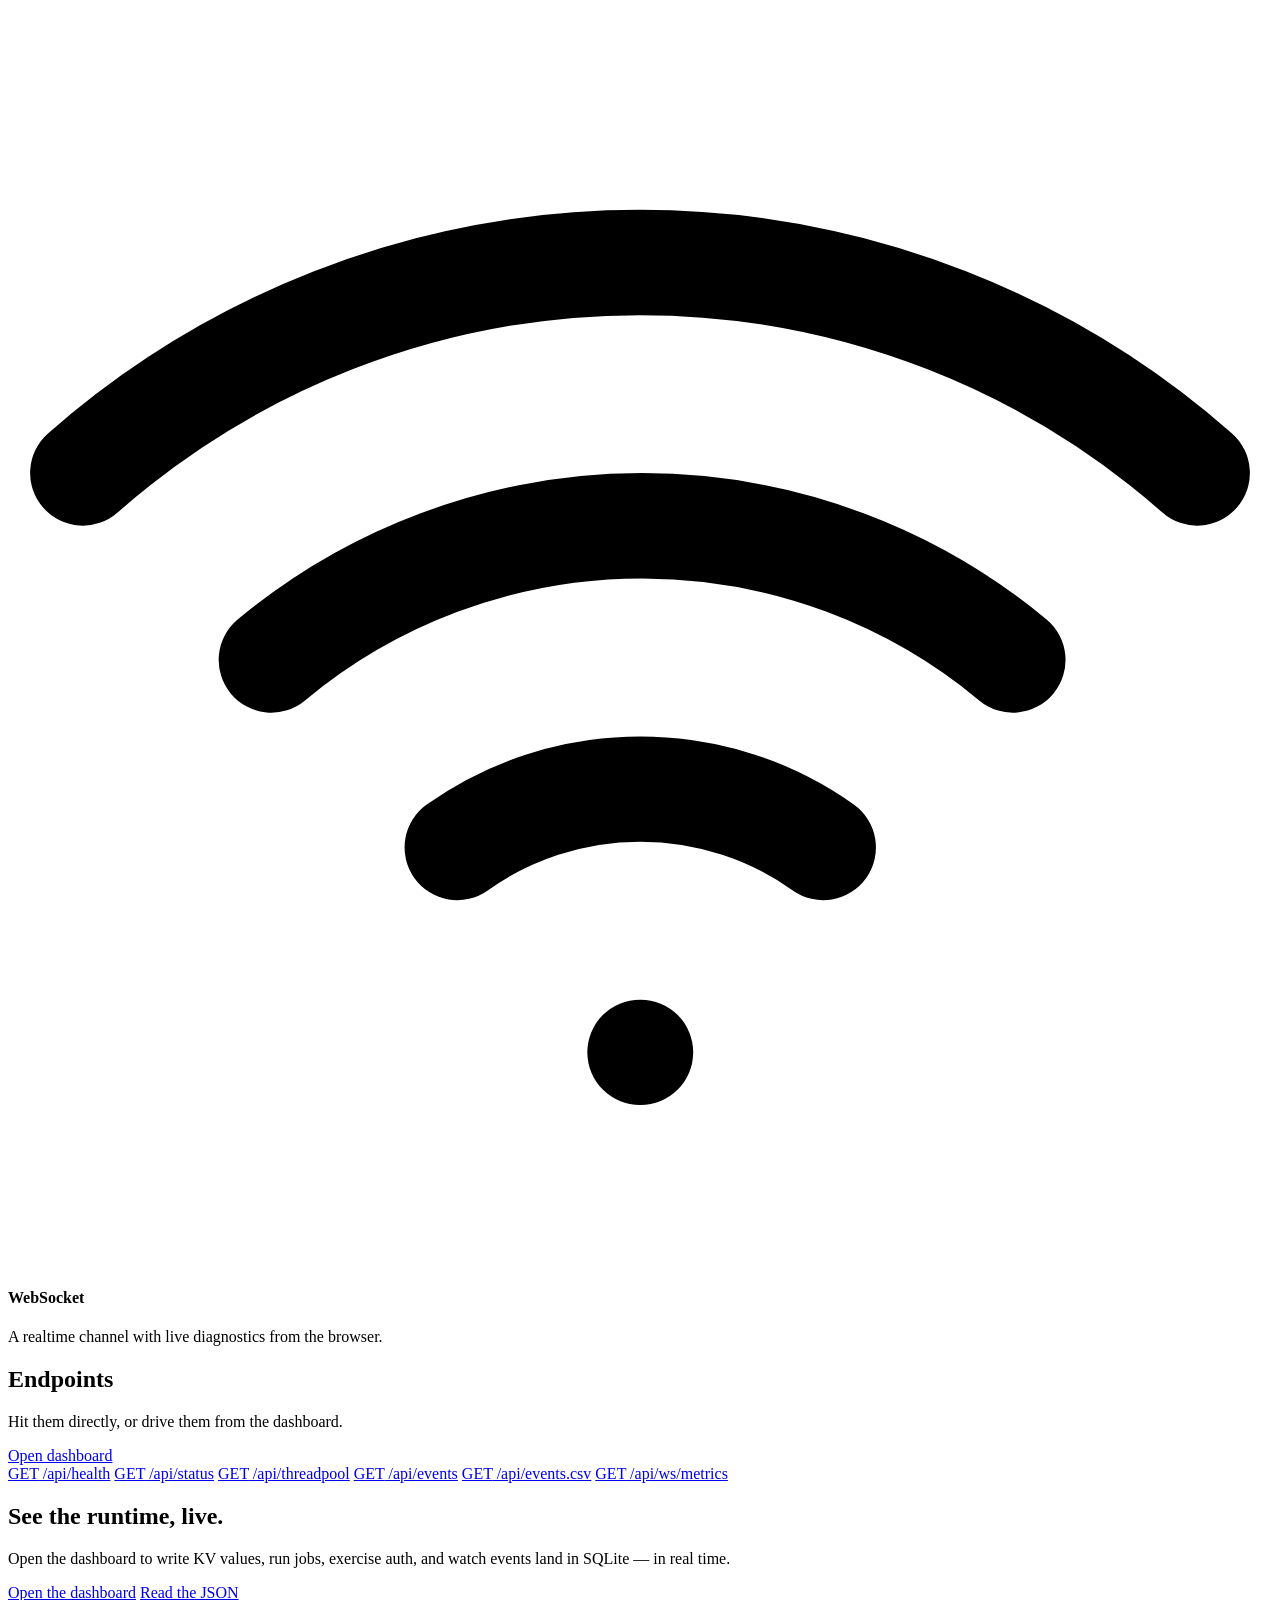
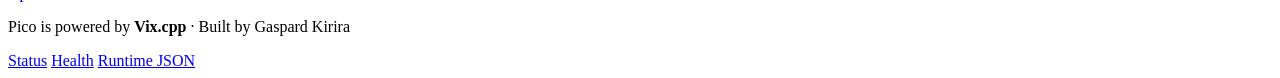
==== commit 2f3091e5: "Update frontend" ====
--- a/public/index.html
+++ b/public/index.html
@@ -1,160 +1,198 @@
 <!doctype html>
 <html lang="en">
   <head>
-    <meta charset="utf-8" />
-    <meta name="viewport" content="width=device-width, initial-scale=1" />
-
-    <title>Pico · Vix.cpp Runtime App</title>
+    <meta charset="UTF-8" />
+    <meta name="viewport" content="width=device-width, initial-scale=1.0" />
+
+    <title>Pico · Native C++ runtime app powered by Vix.cpp</title>
 
     <meta
       name="description"
-      content="Pico is a small native C++ runtime app built with Vix.cpp to validate HTTP routes, durable state, SQLite events, background jobs, and WebSocket diagnostics."
-    />
-
+      content="Pico is a compact native C++ backend built with Vix.cpp. One running app for HTTP routes, durable KV state, SQLite events, background jobs, WebSocket diagnostics, and live runtime inspection."
+    />
+    <meta name="author" content="Gaspard Kirira" />
+    <meta name="robots" content="index, follow" />
+    <link rel="canonical" href="https://pico.vixcpp.com/" />
+
+    <meta name="theme-color" content="#f7f7f7" />
+    <meta name="color-scheme" content="light" />
+    <meta name="mobile-web-app-capable" content="yes" />
+    <meta name="apple-mobile-web-app-capable" content="yes" />
+    <meta name="apple-mobile-web-app-title" content="Pico" />
+
+    <link rel="icon" href="/assets/pwa/favicon.ico" />
+    <link
+      rel="icon"
+      type="image/png"
+      sizes="16x16"
+      href="/assets/pwa/favicon-16x16.png"
+    />
+    <link
+      rel="icon"
+      type="image/png"
+      sizes="32x32"
+      href="/assets/pwa/favicon-32x32.png"
+    />
+    <link
+      rel="apple-touch-icon"
+      sizes="180x180"
+      href="/assets/pwa/apple-touch-icon.png"
+    />
+    <link rel="manifest" href="/manifest.webmanifest" />
+
+    <meta property="og:type" content="website" />
+    <meta property="og:site_name" content="Pico" />
+    <meta
+      property="og:title"
+      content="Pico · Native C++ runtime app powered by Vix.cpp"
+    />
+    <meta
+      property="og:description"
+      content="A compact native C++ backend app that validates real Vix.cpp runtime features: HTTP, durable state, SQLite events, jobs, WebSocket diagnostics, and live runtime inspection."
+    />
+    <meta property="og:url" content="https://pico.vixcpp.com/" />
+    <meta
+      property="og:image"
+      content="https://pico.vixcpp.com/assets/logo/pico-og.png"
+    />
+    <meta property="og:image:alt" content="Pico powered by Vix.cpp" />
+
+    <meta name="twitter:card" content="summary_large_image" />
+    <meta
+      name="twitter:title"
+      content="Pico · Native C++ runtime app powered by Vix.cpp"
+    />
+    <meta
+      name="twitter:description"
+      content="A compact native C++ backend app that validates real Vix.cpp runtime features: HTTP, durable state, SQLite events, jobs, WebSocket diagnostics, and live runtime inspection."
+    />
+    <meta
+      name="twitter:image"
+      content="https://pico.vixcpp.com/assets/logo/pico-og.png"
+    />
+    <meta name="twitter:site" content="@vix_cpp" />
+
+    <link rel="preload" as="style" href="/app.css" />
     <link rel="stylesheet" href="/app.css" />
   </head>
 
   <body>
-    <header class="pico-header">
-      <nav class="pico-nav" aria-label="Main navigation">
-        <a class="pico-brand" href="/">
-          <span class="pico-brand-mark" aria-hidden="true">
-            <svg
-              viewBox="0 0 36 36"
-              fill="none"
-              xmlns="http://www.w3.org/2000/svg"
-            >
-              <defs>
-                <linearGradient
-                  id="pico-logo-left"
-                  x1="5"
-                  y1="6"
-                  x2="18"
-                  y2="30"
-                  gradientUnits="userSpaceOnUse"
-                >
-                  <stop offset="0%" stop-color="#d4fcd4" />
-                  <stop offset="55%" stop-color="#4ade80" />
-                  <stop offset="100%" stop-color="#22c55e" />
-                </linearGradient>
-
-                <linearGradient
-                  id="pico-logo-right"
-                  x1="31"
-                  y1="6"
-                  x2="18"
-                  y2="30"
-                  gradientUnits="userSpaceOnUse"
-                >
-                  <stop offset="0%" stop-color="#22c55e" />
-                  <stop offset="100%" stop-color="#15803d" />
-                </linearGradient>
-              </defs>
-
-              <polygon
-                points="5,6 12,6 18,28 14,28"
-                fill="url(#pico-logo-left)"
-              />
-              <polygon
-                points="31,6 24,6 18,28 22,28"
-                fill="url(#pico-logo-right)"
-              />
-
-              <line
-                x1="9"
-                y1="16"
-                x2="13.5"
-                y2="29"
-                stroke="#bbf7d0"
-                stroke-width="1.1"
-                stroke-linecap="round"
-                opacity="0.7"
-              />
-            </svg>
-          </span>
-
-          <span class="pico-brand-text">Pico</span>
-        </a>
-
-        <div class="pico-nav-links">
-          <a href="/" aria-current="page">Home</a>
-          <a href="/status.html">Status</a>
-          <a href="/api/health">API Health</a>
-          <a href="/api/status">Runtime JSON</a>
-        </div>
+    <!-- ============================== APP BAR ============================== -->
+    <header class="ph-AppBar">
+      <a class="ph-AppBar__brand" href="/" aria-label="Pico home">
+        <span class="ph-AppBar__logo" aria-hidden="true">
+          <svg
+            viewBox="0 0 24 24"
+            fill="none"
+            xmlns="http://www.w3.org/2000/svg"
+          >
+            <path
+              d="M6 5L11 19"
+              stroke="#fff"
+              stroke-width="2.2"
+              stroke-linecap="round"
+            />
+            <path
+              d="M18 5L13 19"
+              stroke="#fff"
+              stroke-width="2.2"
+              stroke-linecap="round"
+            />
+          </svg>
+        </span>
+        <span class="ph-AppBar__title">Pico</span>
+      </a>
+
+      <span class="ph-AppBar__spacer"></span>
+
+      <nav class="ph-AppBar__nav" aria-label="Main">
+        <a href="#layers">Runtime</a>
+        <a href="#endpoints">Endpoints</a>
+        <a href="/api/status">JSON</a>
       </nav>
+
+      <a class="ph-AppBar__cta" href="/status.html">Open dashboard</a>
     </header>
 
-    <main class="pico-main">
-      <section class="pico-hero pico-hero-compact">
-        <div class="pico-hero-content">
-          <p class="pico-eyebrow">Vix.cpp runtime app</p>
-
-          <h1>Native C++. Real backend runtime.</h1>
-
-          <p class="pico-hero-text">
-            Pico is a compact C++ backend built with Vix.cpp. It validates real
-            runtime features in one running app: HTTP routes, durable KV state,
-            SQLite events, background jobs, and WebSocket diagnostics.
+    <main>
+      <!-- ============================== HERO ============================== -->
+      <section class="ph-wrap ph-Hero">
+        <div class="ph-Hero__content">
+          <p class="ph-eyebrow">Vix.cpp runtime app</p>
+
+          <h1>
+            Native C++.<br /><span class="muted">A real backend runtime.</span>
+          </h1>
+
+          <p class="ph-Hero__text">
+            Pico is a compact C++ backend built with Vix.cpp. It runs HTTP
+            routes, durable KV state, SQLite events, background jobs, and
+            WebSocket diagnostics — in one process you can inspect live.
           </p>
 
-          <div class="pico-actions">
-            <a class="pico-button pico-button-primary" href="/status.html">
+          <div class="ph-Hero__actions">
+            <a class="ph-btn ph-btn--primary" href="/status.html">
               Inspect live runtime
+              <svg
+                viewBox="0 0 24 24"
+                fill="none"
+                stroke="currentColor"
+                stroke-width="2.4"
+                stroke-linecap="round"
+                stroke-linejoin="round"
+              >
+                <path d="M5 12h14" />
+                <path d="M13 6l6 6-6 6" />
+              </svg>
             </a>
-
-            <a class="pico-button pico-button-secondary" href="/api/status">
-              View runtime JSON
-            </a>
-          </div>
-        </div>
-
-        <aside class="pico-card pico-runtime-card" aria-label="Runtime summary">
-          <div class="pico-card-header">
-            <span class="pico-status-dot"></span>
-            <span>Runtime summary</span>
-          </div>
-
-          <dl class="pico-runtime-list">
-            <div>
-              <dt>Language</dt>
-              <dd>C++</dd>
-            </div>
-
-            <div>
-              <dt>Runtime</dt>
-              <dd>Vix.cpp</dd>
-            </div>
-
-            <div>
-              <dt>HTTP</dt>
-              <dd>Enabled</dd>
-            </div>
-
-            <div>
-              <dt>Realtime</dt>
-              <dd>WebSocket</dd>
-            </div>
-
-            <div>
-              <dt>Storage</dt>
-              <dd>KV + SQLite</dd>
-            </div>
-          </dl>
-        </aside>
+            <a class="ph-btn" href="/api/status">View runtime JSON</a>
+          </div>
+        </div>
+
+        <!-- Signature: live terminal -->
+        <div class="ph-Terminal" aria-label="Live runtime status">
+          <div class="ph-Terminal__bar">
+            <span class="ph-Terminal__dots" aria-hidden="true"
+              ><i></i><i></i><i></i
+            ></span>
+            <span class="ph-Terminal__title">pico — status</span>
+            <span class="ph-Terminal__live"><i></i> live</span>
+          </div>
+          <pre
+            class="ph-Terminal__body"
+            id="ph-terminal-body"
+          ><span class="ph-Terminal__prompt">$ </span><span class="ph-Terminal__cursor"></span></pre>
+        </div>
       </section>
 
-      <section
-        class="pico-section pico-section-compact"
-        aria-labelledby="proof-title"
-      >
-        <div class="pico-section-heading">
-          <p class="pico-eyebrow">What it proves</p>
-          <h2 id="proof-title">One small app. Multiple runtime layers.</h2>
-        </div>
-
-        <div class="pico-grid pico-grid-compact">
-          <article class="pico-card">
+      <!-- ============================== WHAT IT PROVES ============================== -->
+      <section class="ph-wrap ph-Section" id="proves">
+        <div class="ph-Section__head">
+          <h2>One small app, several runtime layers.</h2>
+          <p class="ph-Section__sub">
+            Pico exists to exercise the parts of Vix.cpp that only show up in a
+            running process — not a demo that mocks them away.
+          </p>
+        </div>
+
+        <div class="ph-Grid">
+          <article class="ph-Card">
+            <div class="ph-Card__icon">
+              <svg
+                viewBox="0 0 24 24"
+                fill="none"
+                stroke="currentColor"
+                stroke-width="2"
+                stroke-linecap="round"
+                stroke-linejoin="round"
+              >
+                <circle cx="12" cy="12" r="10" />
+                <path d="M2 12h20" />
+                <path
+                  d="M12 2a15.3 15.3 0 0 1 4 10 15.3 15.3 0 0 1-4 10 15.3 15.3 0 0 1-4-10 15.3 15.3 0 0 1 4-10z"
+                />
+              </svg>
+            </div>
             <h3>HTTP runtime</h3>
             <p>
               Routes, middleware, static files, health checks, and JSON APIs run
@@ -162,55 +200,212 @@
             </p>
           </article>
 
-          <article class="pico-card">
+          <article class="ph-Card">
+            <div class="ph-Card__icon">
+              <svg
+                viewBox="0 0 24 24"
+                fill="none"
+                stroke="currentColor"
+                stroke-width="2"
+                stroke-linecap="round"
+                stroke-linejoin="round"
+              >
+                <ellipse cx="12" cy="5" rx="9" ry="3" />
+                <path d="M3 5v14a9 3 0 0 0 18 0V5" />
+                <path d="M3 12a9 3 0 0 0 18 0" />
+              </svg>
+            </div>
             <h3>Durable state</h3>
             <p>
-              Runtime counters and KV values survive through persistent storage
-              so restart behavior can be observed.
+              Runtime counters and KV values persist through restarts, so you
+              can watch state survive a reboot.
             </p>
           </article>
 
-          <article class="pico-card">
+          <article class="ph-Card">
+            <div class="ph-Card__icon">
+              <svg
+                viewBox="0 0 24 24"
+                fill="none"
+                stroke="currentColor"
+                stroke-width="2"
+                stroke-linecap="round"
+                stroke-linejoin="round"
+              >
+                <path d="M3 3v18h18" />
+                <path d="M7 14l4-4 3 3 5-6" />
+              </svg>
+            </div>
             <h3>Live diagnostics</h3>
             <p>
-              The status dashboard exposes metrics, events, ThreadPool jobs, and
-              WebSocket checks from the browser.
+              The dashboard exposes metrics, events, ThreadPool jobs, and
+              WebSocket checks straight from the browser.
             </p>
           </article>
         </div>
       </section>
 
-      <section
-        class="pico-section pico-section-compact"
-        aria-labelledby="api-title"
-      >
-        <div class="pico-section-heading pico-section-heading-row">
+      <!-- ============================== RUNTIME LAYERS ============================== -->
+      <section class="ph-wrap ph-Section" id="layers">
+        <div class="ph-Section__head">
+          <h2>What runs inside Pico</h2>
+          <p class="ph-Section__sub">
+            Every layer is a real Vix.cpp subsystem, wired together in one
+            binary.
+          </p>
+        </div>
+
+        <div class="ph-Layers">
+          <div class="ph-Layer">
+            <div class="ph-Layer__mark">
+              <svg
+                viewBox="0 0 24 24"
+                fill="none"
+                stroke="currentColor"
+                stroke-width="2"
+                stroke-linecap="round"
+                stroke-linejoin="round"
+              >
+                <path d="M4 17l6-6-6-6" />
+                <path d="M12 19h8" />
+              </svg>
+            </div>
+            <div class="ph-Layer__body">
+              <h4>HTTP server</h4>
+              <p>
+                Routing, middleware, and JSON responses on the Vix app layer.
+              </p>
+            </div>
+          </div>
+
+          <div class="ph-Layer">
+            <div class="ph-Layer__mark">
+              <svg
+                viewBox="0 0 24 24"
+                fill="none"
+                stroke="currentColor"
+                stroke-width="2"
+                stroke-linecap="round"
+                stroke-linejoin="round"
+              >
+                <ellipse cx="12" cy="5" rx="9" ry="3" />
+                <path d="M3 5v14a9 3 0 0 0 18 0V5" />
+              </svg>
+            </div>
+            <div class="ph-Layer__body">
+              <h4>KV + SQLite</h4>
+              <p>Durable counters in KV; an append-only event log in SQLite.</p>
+            </div>
+          </div>
+
+          <div class="ph-Layer">
+            <div class="ph-Layer__mark">
+              <svg
+                viewBox="0 0 24 24"
+                fill="none"
+                stroke="currentColor"
+                stroke-width="2"
+                stroke-linecap="round"
+                stroke-linejoin="round"
+              >
+                <circle cx="12" cy="12" r="3" />
+                <path d="M12 2v3M12 19v3M2 12h3M19 12h3" />
+              </svg>
+            </div>
+            <div class="ph-Layer__body">
+              <h4>ThreadPool jobs</h4>
+              <p>
+                Background work submitted to the Vix ThreadPool, with metrics.
+              </p>
+            </div>
+          </div>
+
+          <div class="ph-Layer">
+            <div class="ph-Layer__mark">
+              <svg
+                viewBox="0 0 24 24"
+                fill="none"
+                stroke="currentColor"
+                stroke-width="2"
+                stroke-linecap="round"
+                stroke-linejoin="round"
+              >
+                <path d="M5 12.55a11 11 0 0 1 14.08 0" />
+                <path d="M1.42 9a16 16 0 0 1 21.16 0" />
+                <path d="M8.53 16.11a6 6 0 0 1 6.95 0" />
+                <line x1="12" y1="20" x2="12.01" y2="20" />
+              </svg>
+            </div>
+            <div class="ph-Layer__body">
+              <h4>WebSocket</h4>
+              <p>A realtime channel with live diagnostics from the browser.</p>
+            </div>
+          </div>
+        </div>
+      </section>
+
+      <!-- ============================== ENDPOINTS ============================== -->
+      <section class="ph-wrap ph-Section" id="endpoints">
+        <div class="ph-Section__head ph-Section__head--row">
           <div>
-            <p class="pico-eyebrow">Runtime inspection</p>
-            <h2 id="api-title">Useful endpoints</h2>
-          </div>
-
-          <a class="pico-button pico-button-secondary" href="/status.html">
-            Open dashboard
-          </a>
-        </div>
-
-        <div class="pico-endpoints">
-          <a href="/api/health">GET /api/health</a>
-          <a href="/api/status">GET /api/status</a>
-          <a href="/api/threadpool">GET /api/threadpool</a>
-          <a href="/api/events">GET /api/events</a>
-          <a href="/api/events.csv">GET /api/events.csv</a>
-          <a href="/api/ws/metrics">GET /api/ws/metrics</a>
+            <h2>Endpoints</h2>
+            <p class="ph-Section__sub">
+              Hit them directly, or drive them from the dashboard.
+            </p>
+          </div>
+          <a class="ph-btn" href="/status.html">Open dashboard</a>
+        </div>
+
+        <div class="ph-Endpoints">
+          <a class="ph-Endpoint" href="/api/health"
+            ><span class="ph-Endpoint__verb">GET</span> /api/health</a
+          >
+          <a class="ph-Endpoint" href="/api/status"
+            ><span class="ph-Endpoint__verb">GET</span> /api/status</a
+          >
+          <a class="ph-Endpoint" href="/api/threadpool"
+            ><span class="ph-Endpoint__verb">GET</span> /api/threadpool</a
+          >
+          <a class="ph-Endpoint" href="/api/events"
+            ><span class="ph-Endpoint__verb">GET</span> /api/events</a
+          >
+          <a class="ph-Endpoint" href="/api/events.csv"
+            ><span class="ph-Endpoint__verb">GET</span> /api/events.csv</a
+          >
+          <a class="ph-Endpoint" href="/api/ws/metrics"
+            ><span class="ph-Endpoint__verb">GET</span> /api/ws/metrics</a
+          >
+        </div>
+
+        <!-- CTA band -->
+        <div class="ph-Band">
+          <h2>See the runtime, live.</h2>
+          <p>
+            Open the dashboard to write KV values, run jobs, exercise auth, and
+            watch events land in SQLite — in real time.
+          </p>
+          <div class="ph-Band__actions">
+            <a class="ph-btn ph-btn--primary" href="/status.html"
+              >Open the dashboard</a
+            >
+            <a class="ph-btn" href="/api/status">Read the JSON</a>
+          </div>
         </div>
       </section>
     </main>
 
-    <footer class="pico-footer">
-      <p>
-        Pico is powered by
-        <strong>Vix.cpp</strong>.
-      </p>
+    <!-- ============================== FOOTER ============================== -->
+    <footer class="ph-Footer">
+      <div class="ph-Footer__inner">
+        <p>
+          Pico is powered by <strong>Vix.cpp</strong> · Built by Gaspard Kirira
+        </p>
+        <nav class="ph-Footer__links" aria-label="Footer">
+          <a href="/status.html">Status</a>
+          <a href="/api/health">Health</a>
+          <a href="/api/status">Runtime JSON</a>
+        </nav>
+      </div>
     </footer>
 
     <script src="/app.js" defer></script>
